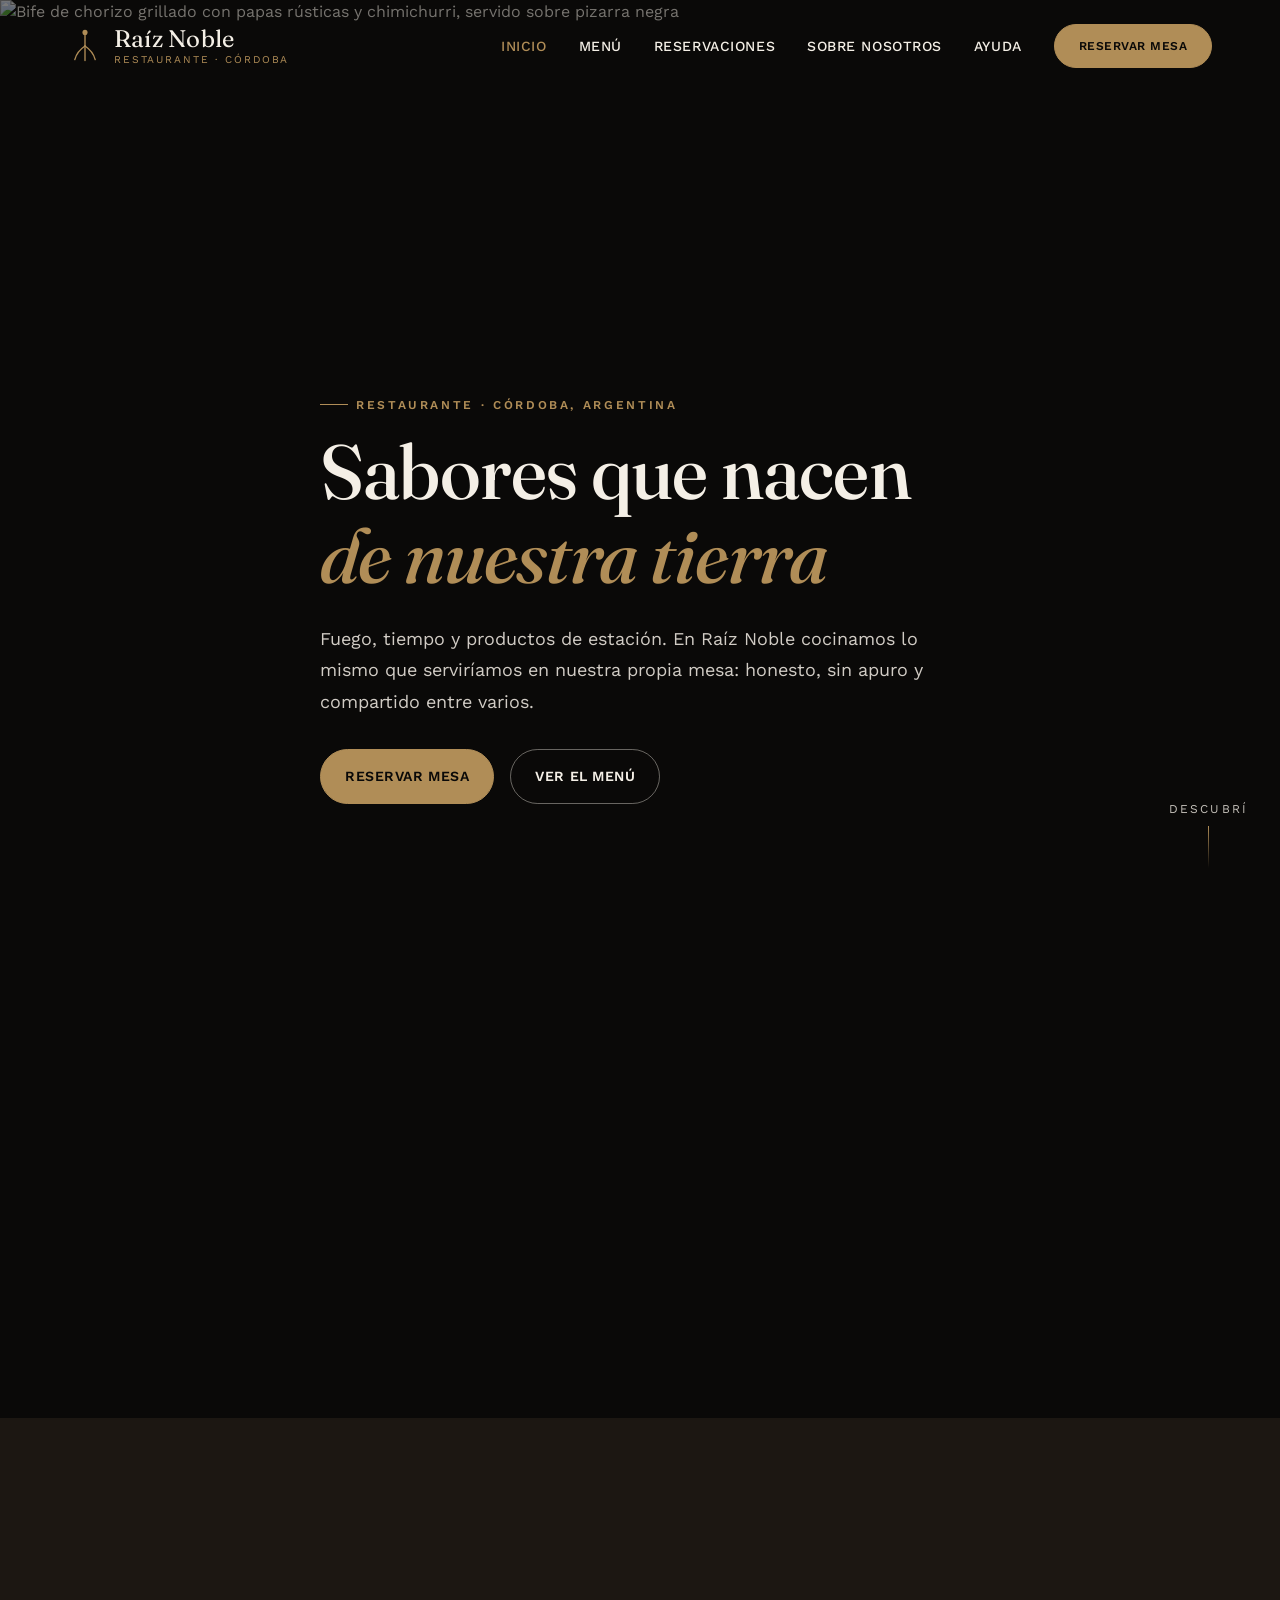
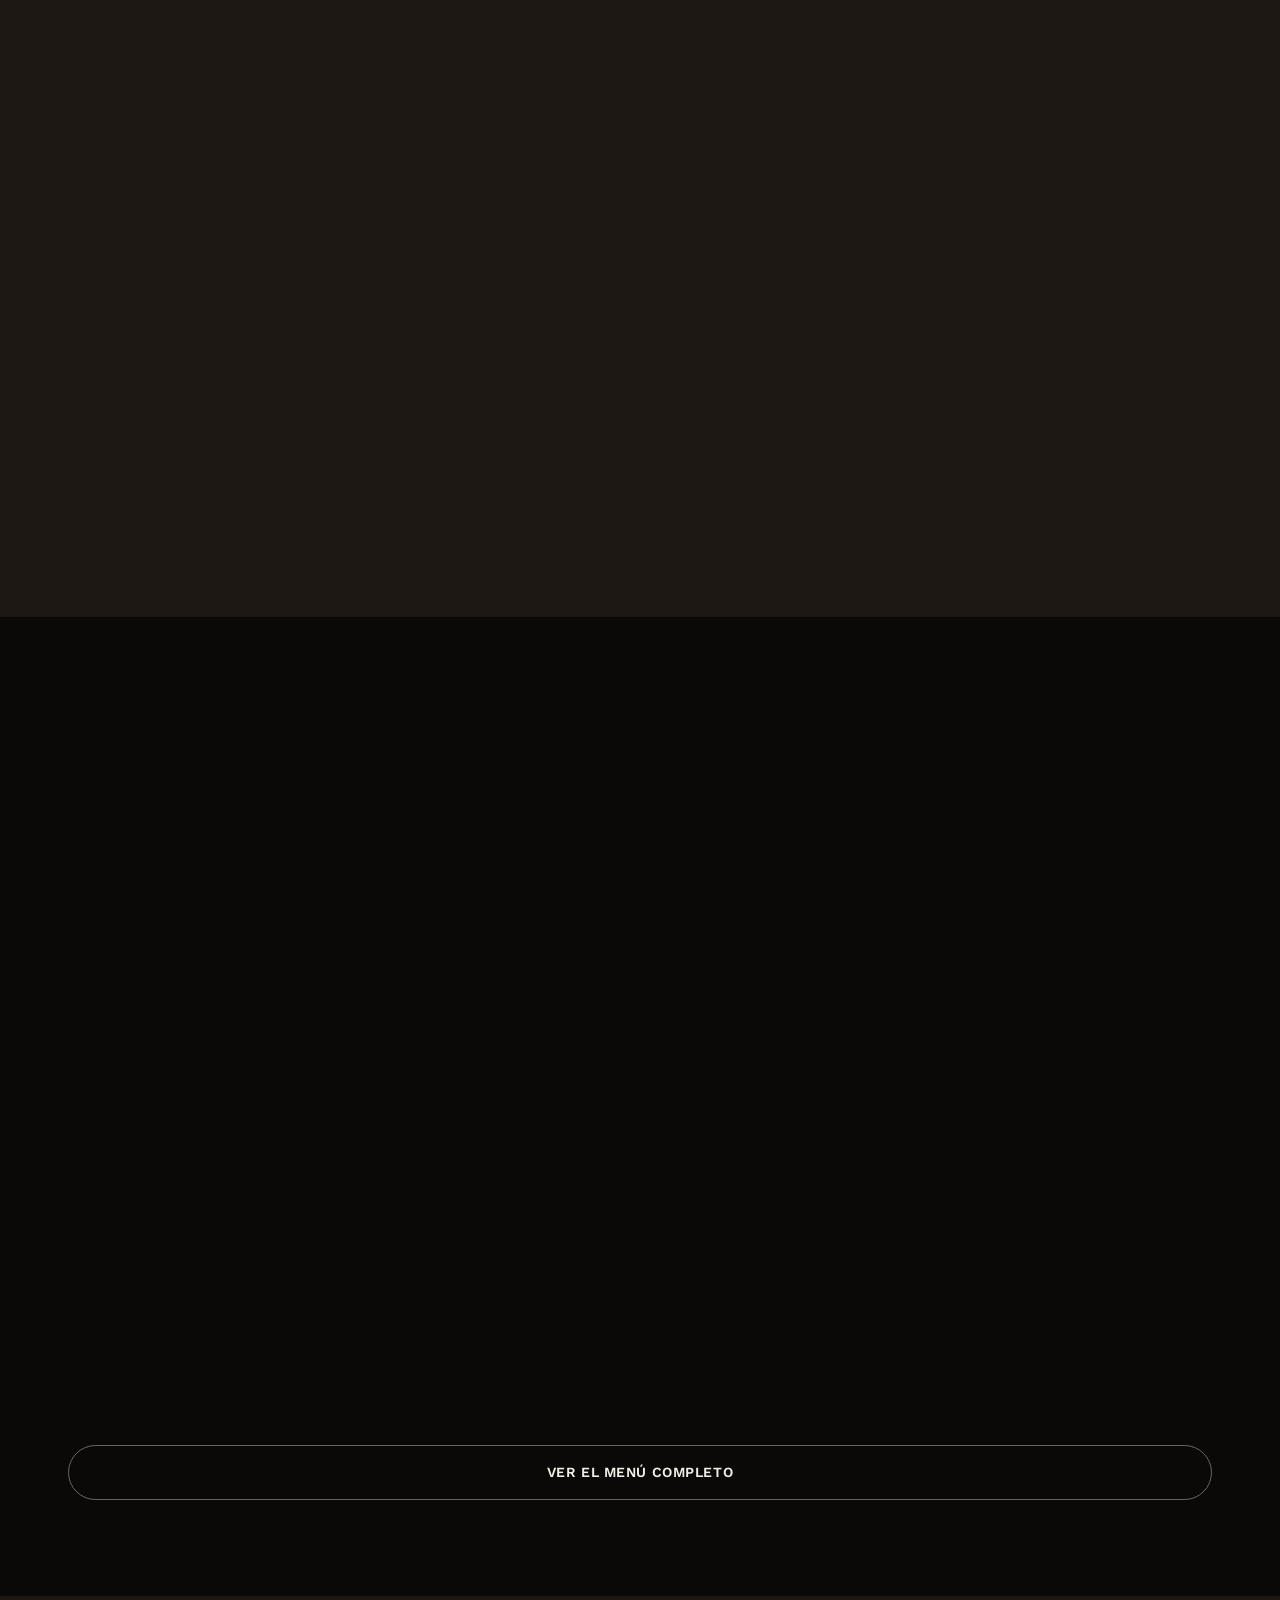
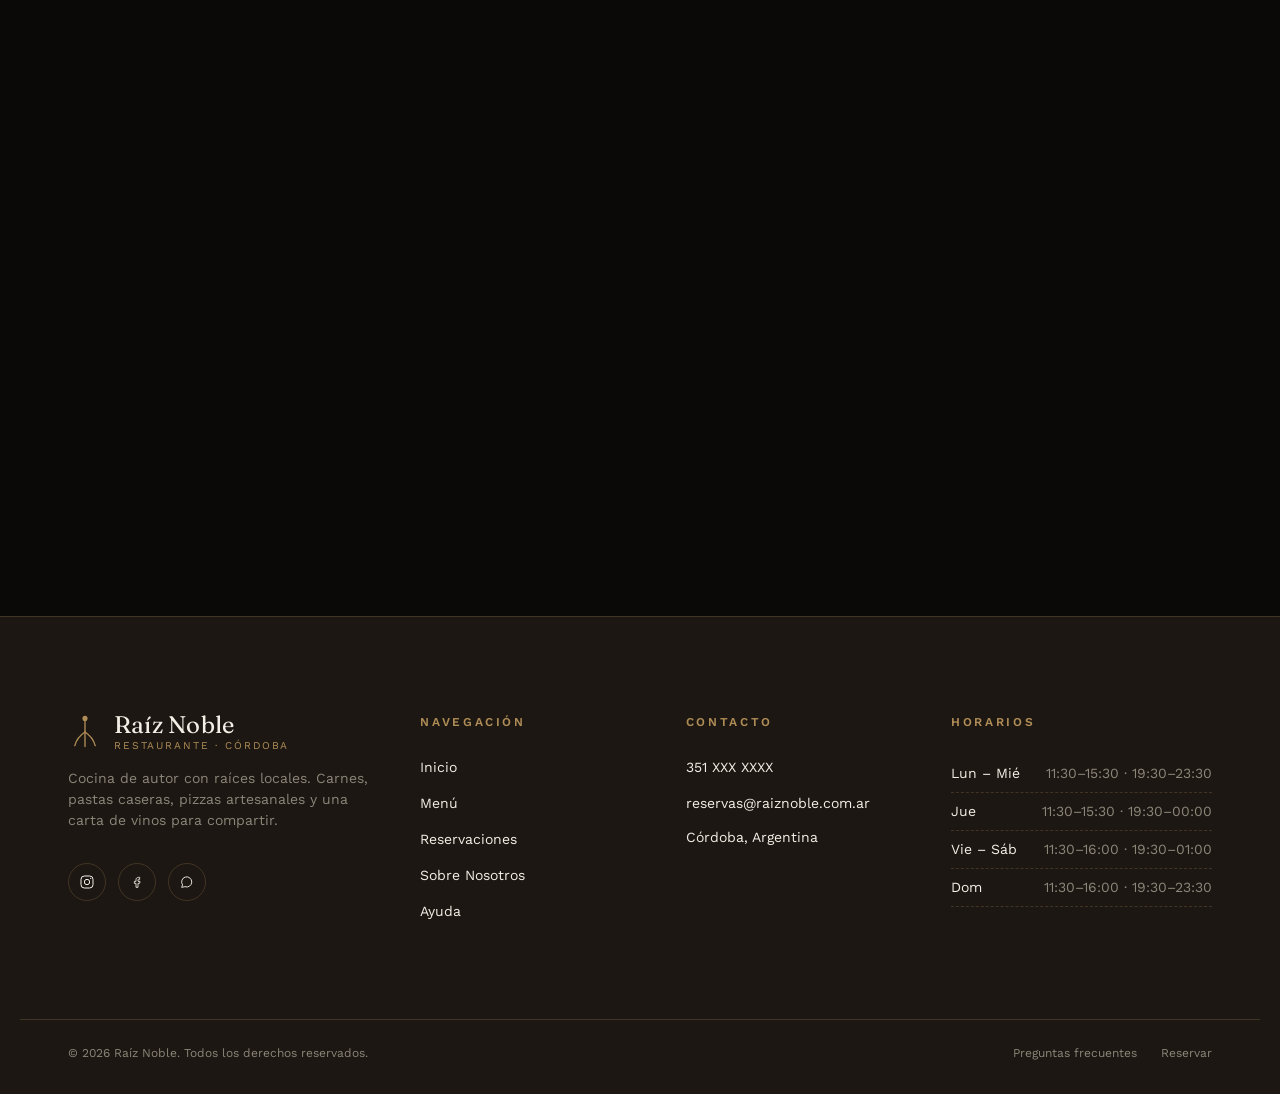
==== index.html @ f2efebd9 "Home: hero, filosofia, destacados, ambiente, especiales y CTA de reserva" ====
<!DOCTYPE html>
<html lang="es-AR">
<head>
  <meta charset="UTF-8">
  <meta name="viewport" content="width=device-width, initial-scale=1.0">
  <title>Raíz Noble — Cocina de autor en Córdoba | Reservá tu mesa</title>
  <meta name="description" content="Raíz Noble es un restaurante en Córdoba, Argentina, con cocina de autor: carnes a la parrilla, pastas caseras, pizzas artesanales y una carta de vinos pensada para compartir. Reservá tu mesa online.">
  <meta name="keywords" content="restaurante Córdoba, Raíz Noble, parrilla, cocina de autor, reservas restaurante, pastas caseras, pizza artesanal">
  <meta name="author" content="Raíz Noble">
  <meta name="robots" content="index, follow">
  <link rel="canonical" href="https://www.raiznoble.com.ar/">

  <!-- Open Graph -->
  <meta property="og:type" content="restaurant.restaurant">
  <meta property="og:site_name" content="Raíz Noble">
  <meta property="og:title" content="Raíz Noble — Sabores que nacen de nuestra tierra">
  <meta property="og:description" content="Cocina de autor, parrilla y ambiente cálido en el corazón de Córdoba. Reservá tu mesa en minutos.">
  <meta property="og:image" content="assets/img/hero-bife.webp">
  <meta property="og:locale" content="es_AR">
  <meta property="og:url" content="https://www.raiznoble.com.ar/">

  <!-- Twitter Card -->
  <meta name="twitter:card" content="summary_large_image">
  <meta name="twitter:title" content="Raíz Noble — Sabores que nacen de nuestra tierra">
  <meta name="twitter:description" content="Cocina de autor, parrilla y ambiente cálido en el corazón de Córdoba.">
  <meta name="twitter:image" content="assets/img/hero-bife.webp">

  <link rel="icon" type="image/svg+xml" href="data:image/svg+xml,%3Csvg xmlns='http://www.w3.org/2000/svg' viewBox='0 0 40 40'%3E%3Crect width='40' height='40' rx='8' fill='%230a0908'/%3E%3Cpath d='M20 8 L20 20' stroke='%23b08d57' stroke-width='2' stroke-linecap='round'/%3E%3Cpath d='M20 20 C14 24 11 28 9 34' stroke='%23b08d57' stroke-width='2' stroke-linecap='round' fill='none'/%3E%3Cpath d='M20 20 C26 24 29 28 31 34' stroke='%23b08d57' stroke-width='2' stroke-linecap='round' fill='none'/%3E%3C/svg%3E">

  <link rel="preconnect" href="https://fonts.googleapis.com">
  <link rel="preconnect" href="https://fonts.gstatic.com" crossorigin>
  <link href="https://fonts.googleapis.com/css2?family=Fraunces:ital,opsz,wght@0,9..144,400;0,9..144,500;0,9..144,600;1,9..144,500&family=Work+Sans:wght@400;500;600;700&display=swap" rel="stylesheet">

  <link rel="stylesheet" href="assets/css/main.css">
  <noscript><style>.reveal, .divisor-raiz { opacity: 1 !important; transform: none !important; } .reveal path, .divisor-raiz path { stroke-dashoffset: 0 !important; } .divisor-raiz circle { opacity: 1 !important; }</style></noscript>

  <script type="application/ld+json">
  {
    "@context": "https://schema.org",
    "@type": "Restaurant",
    "name": "Raíz Noble",
    "servesCuisine": ["Argentina", "Parrilla", "Italiana", "Cocina de autor"],
    "priceRange": "$$",
    "address": {
      "@type": "PostalAddress",
      "addressLocality": "Córdoba",
      "addressCountry": "AR"
    },
    "telephone": "+54-351-XXX-XXXX",
    "acceptsReservations": "True",
    "openingHoursSpecification": [
      { "@type": "OpeningHoursSpecification", "dayOfWeek": ["Monday","Tuesday","Wednesday"], "opens": "11:30", "closes": "23:30" },
      { "@type": "OpeningHoursSpecification", "dayOfWeek": "Thursday", "opens": "11:30", "closes": "00:00" },
      { "@type": "OpeningHoursSpecification", "dayOfWeek": "Friday", "opens": "11:30", "closes": "01:00" },
      { "@type": "OpeningHoursSpecification", "dayOfWeek": "Saturday", "opens": "11:30", "closes": "01:00" },
      { "@type": "OpeningHoursSpecification", "dayOfWeek": "Sunday", "opens": "11:30", "closes": "23:30" }
    ]
  }
  </script>
</head>
<body>
  <a class="sr-only" href="#contenido-principal">Saltar al contenido principal</a>

  <!-- ============ HEADER ============ -->
  <header class="header" data-header>
    <div class="header__inner">
      <a class="marca" href="index.html">
        <svg class="marca__icono" viewBox="0 0 40 40" fill="none" aria-hidden="true" focusable="false">
          <path d="M20 4 L20 20" stroke="currentColor" stroke-width="1.6" stroke-linecap="round"/>
          <path d="M20 20 C14 24 10 28 8 36" stroke="currentColor" stroke-width="1.6" stroke-linecap="round"/>
          <path d="M20 20 C26 24 30 28 32 36" stroke="currentColor" stroke-width="1.6" stroke-linecap="round"/>
          <path d="M20 20 C20 26 20 31 20 37" stroke="currentColor" stroke-width="1.6" stroke-linecap="round"/>
          <circle cx="20" cy="4" r="3" fill="currentColor"/>
        </svg>
        <span class="marca__texto">
          <span class="marca__nombre">Raíz Noble</span>
          <span class="marca__lema">Restaurante · Córdoba</span>
        </span>
      </a>

      <button class="nav-toggle" data-nav-toggle type="button" aria-expanded="false" aria-controls="nav-principal" aria-label="Abrir menú de navegación">
        <span class="nav-toggle__linea"></span>
      </button>

      <nav class="nav" id="nav-principal" data-nav aria-label="Navegación principal">
        <ul class="nav__lista">
          <li><a class="nav__link" href="index.html" aria-current="page">Inicio</a></li>
          <li><a class="nav__link" href="pages/menu.html">Menú</a></li>
          <li><a class="nav__link" href="pages/reservaciones.html">Reservaciones</a></li>
          <li><a class="nav__link" href="pages/sobre-nosotros.html">Sobre Nosotros</a></li>
          <li><a class="nav__link" href="pages/ayuda.html">Ayuda</a></li>
          <li class="nav__cta"><a class="boton boton--sm" href="pages/reservaciones.html">Reservar mesa</a></li>
        </ul>
      </nav>
    </div>
  </header>

  <main id="contenido-principal">
    <!-- ============ HERO ============ -->
    <section class="hero">
      <div class="hero__media">
        <img src="assets/img/hero-bife.webp" alt="Bife de chorizo grillado con papas rústicas y chimichurri, servido sobre pizarra negra" width="1200" height="1600" fetchpriority="high">
      </div>
      <div class="hero__degrade" aria-hidden="true"></div>
      <div class="hero__contenido">
        <p class="eyebrow">Restaurante · Córdoba, Argentina</p>
        <h1 class="hero__titulo">Sabores que nacen <em>de nuestra tierra</em></h1>
        <p class="lead" style="color: rgba(244,239,230,.85);">Fuego, tiempo y productos de estación. En Raíz Noble cocinamos lo mismo que serviríamos en nuestra propia mesa: honesto, sin apuro y compartido entre varios.</p>
        <div class="hero__acciones">
          <a class="boton" href="pages/reservaciones.html">Reservar mesa</a>
          <a class="boton boton--fantasma" href="pages/menu.html">Ver el menú</a>
        </div>
      </div>
      <div class="scroll-indicador indicador-scroll" aria-hidden="true">
        <span>Descubrí</span>
        <span class="scroll-indicador__linea"></span>
      </div>
    </section>

    <!-- ============ MANIFIESTO ============ -->
    <section class="seccion">
      <div class="manifiesto reveal">
        <p>No apuramos el fuego. Dejamos que cada corte, cada masa y cada salsa tomen el tiempo que necesitan — <span class="texto-acento">así se cocina en casa.</span></p>
      </div>
      <svg class="divisor-raiz contenedor" viewBox="0 0 1200 90" preserveAspectRatio="none" aria-hidden="true" focusable="false">
        <path d="M0,45 C150,45 200,20 350,30 C500,40 550,60 700,45 C850,30 900,50 1050,45 C1120,42 1160,45 1200,45"/>
        <path d="M350,30 C360,55 340,75 330,88"/>
        <path d="M700,45 C710,65 730,80 745,90"/>
        <path d="M1050,45 C1060,20 1080,10 1095,2"/>
        <circle cx="330" cy="88" r="3"/>
        <circle cx="745" cy="90" r="3"/>
        <circle cx="1095" cy="2" r="3"/>
      </svg>
    </section>

    <!-- ============ SOBRE NOSOTROS (preview) ============ -->
    <section class="seccion seccion--alterna">
      <div class="contenedor">
        <div class="bloque-historia">
          <div class="bloque-historia__imagen reveal">
            <img src="assets/img/chef-condimentando.webp" alt="Chef de Raíz Noble condimentando un plato con una mezcla de especias frente al comensal" width="736" height="1308" loading="lazy">
          </div>
          <div class="reveal reveal-retraso-2">
            <p class="eyebrow">Sobre nosotros</p>
            <h2>Una cocina que se piensa desde la raíz</h2>
            <p class="lead">Raíz Noble nació de la idea de volver a lo esencial: elegir bien el producto, respetar su cocción y servirlo sin vueltas. Nuestro equipo trabaja todos los días para que cada mesa se sienta como una invitación a comer bien, sin apuro.</p>
            <a class="enlace-flecha" href="pages/sobre-nosotros.html" style="margin-top: 1.5rem;">
              Conocé nuestra historia
              <svg viewBox="0 0 16 16" fill="none" aria-hidden="true"><path d="M1 8h13M9 3l5 5-5 5" stroke="currentColor" stroke-width="1.5" stroke-linecap="round" stroke-linejoin="round"/></svg>
            </a>
          </div>
        </div>
      </div>
    </section>

    <!-- ============ DESTACADOS DEL MENÚ ============ -->
    <section class="seccion">
      <div class="contenedor">
        <div class="encabezado-seccion encabezado-seccion--centrado reveal">
          <p class="eyebrow" style="justify-content: center;">Lo más pedido</p>
          <h2>Destacados de la carta</h2>
          <p class="lead" style="margin-inline: auto;">Una selección de los platos que mejor representan nuestra cocina — del horno a parrilla, de la masa madre a la pizza.</p>
        </div>

        <div class="grilla-platos">
          <article class="tarjeta-plato reveal reveal-retraso-1">
            <div class="tarjeta-plato__imagen">
              <img src="assets/img/pizza-queso.webp" alt="Pizza artesanal de cuatro quesos recién horneada, con hilos de queso derretido" width="736" height="1308" loading="lazy">
            </div>
            <div class="tarjeta-plato__cuerpo">
              <p class="tarjeta-plato__categoria">Pizzas artesanales</p>
              <h3 class="tarjeta-plato__nombre">Cuatro Quesos</h3>
              <p class="tarjeta-plato__precio">$18.500</p>
            </div>
          </article>

          <article class="tarjeta-plato reveal reveal-retraso-2">
            <div class="tarjeta-plato__imagen">
              <img src="assets/img/lasagna.webp" alt="Porción de lasagna casera con capas de carne, salsa bolognesa y queso gratinado" width="640" height="800" loading="lazy">
            </div>
            <div class="tarjeta-plato__cuerpo">
              <p class="tarjeta-plato__categoria">Pastas</p>
              <h3 class="tarjeta-plato__nombre">Lasagna de la Casa</h3>
              <p class="tarjeta-plato__precio">$19.500</p>
            </div>
          </article>

          <article class="tarjeta-plato reveal reveal-retraso-3">
            <div class="tarjeta-plato__imagen">
              <img src="assets/img/hero-bife.webp" alt="Bife de chorizo grillado con papas rústicas, servido con chimichurri" width="1200" height="1600" loading="lazy">
            </div>
            <div class="tarjeta-plato__cuerpo">
              <p class="tarjeta-plato__categoria">Carnes</p>
              <h3 class="tarjeta-plato__nombre">Bife de Chorizo</h3>
              <p class="tarjeta-plato__precio">$24.500</p>
            </div>
          </article>

          <article class="tarjeta-plato reveal reveal-retraso-4">
            <div class="tarjeta-plato__imagen">
              <img src="assets/img/torta-chocolate.webp" alt="Porción de torta de chocolate de cuatro capas con frambuesas frescas" width="736" height="1308" loading="lazy">
            </div>
            <div class="tarjeta-plato__cuerpo">
              <p class="tarjeta-plato__categoria">Postres</p>
              <h3 class="tarjeta-plato__nombre">Copa Raíz Noble</h3>
              <p class="tarjeta-plato__precio">$9.500</p>
            </div>
          </article>
        </div>

        <div style="text-align: center; margin-top: 3rem;">
          <a class="boton boton--fantasma" href="pages/menu.html">Ver el menú completo</a>
        </div>
      </div>
    </section>

    <!-- ============ AMBIENTE ============ -->
    <section class="seccion seccion--alterna">
      <div class="contenedor">
        <div class="encabezado-seccion reveal">
          <p class="eyebrow">El lugar</p>
          <h2>Un ambiente para quedarse</h2>
          <p class="lead">Velas, terciopelo y madera cálida: pensamos cada rincón para que una cena se estire naturalmente hasta la sobremesa.</p>
        </div>

        <div class="galeria reveal">
          <figure class="galeria__item galeria__item--grande">
            <img src="assets/img/salon-restaurante.webp" alt="Salón principal de Raíz Noble con lámparas de araña, sillones de terciopelo y velas encendidas" loading="lazy">
            <figcaption>Salón principal</figcaption>
          </figure>
          <figure class="galeria__item galeria__item--chico">
            <img src="assets/img/estofado-vino.webp" alt="Estofado de carne con vegetales, pan artesanal y copa de vino tinto" loading="lazy">
            <figcaption>Cocina de estación</figcaption>
          </figure>
          <figure class="galeria__item galeria__item--chico">
            <img src="assets/img/vino-malbec.webp" alt="Copas de vino tinto Malbec junto a una tabla de quesos y uvas" loading="lazy">
            <figcaption>Carta de vinos</figcaption>
          </figure>
        </div>
      </div>
    </section>

    <!-- ============ ESPECIALES DE LA CASA ============ -->
    <section class="seccion">
      <div class="contenedor">
        <div class="encabezado-seccion reveal">
          <p class="eyebrow">Para compartir</p>
          <h2>Especiales de la casa</h2>
        </div>

        <div class="grilla-especiales reveal">
          <article class="tarjeta-especial">
            <h3 class="tarjeta-especial__nombre">Parrillada Raíz Noble</h3>
            <p class="texto-atenuado">Selección de carnes a la parrilla para compartir, papas rústicas, ensalada y chimichurri.</p>
            <span class="tarjeta-especial__precio">$52.000</span>
          </article>
          <article class="tarjeta-especial">
            <h3 class="tarjeta-especial__nombre">Noche Raíz</h3>
            <p class="texto-atenuado">Entrada, plato principal, postre y bebida — pensado para una cena completa sin decisiones de más.</p>
            <span class="tarjeta-especial__precio">$39.000 por persona</span>
          </article>
        </div>
      </div>
    </section>

    <!-- ============ BANNER RESERVA ============ -->
    <section class="seccion">
      <div class="contenedor">
        <div class="banner-reserva reveal">
          <div class="banner-reserva__media">
            <img src="assets/img/vino-malbec.webp" alt="Mesa servida con copas de vino tinto, quesos y velas encendidas" loading="lazy">
          </div>
          <div class="banner-reserva__degrade" aria-hidden="true"></div>
          <div class="banner-reserva__contenido">
            <p class="eyebrow">Reservá tu lugar</p>
            <h2>Guardamos tu mesa para esta noche</h2>
            <p class="lead" style="color: rgba(244,239,230,.85); margin-bottom: 2rem;">Contanos cuántos son y a qué hora, y nosotros nos encargamos del resto. Respondemos todas las consultas dentro de nuestro horario de atención.</p>
            <a class="boton" href="pages/reservaciones.html">Reservar mesa</a>
          </div>
        </div>
      </div>
    </section>
  </main>

  <!-- ============ FOOTER ============ -->
  <footer class="footer">
    <div class="footer__grid">
      <div class="footer__marca">
        <a class="marca" href="index.html">
          <svg class="marca__icono" viewBox="0 0 40 40" fill="none" aria-hidden="true" focusable="false">
            <path d="M20 4 L20 20" stroke="currentColor" stroke-width="1.6" stroke-linecap="round"/>
            <path d="M20 20 C14 24 10 28 8 36" stroke="currentColor" stroke-width="1.6" stroke-linecap="round"/>
            <path d="M20 20 C26 24 30 28 32 36" stroke="currentColor" stroke-width="1.6" stroke-linecap="round"/>
            <path d="M20 20 C20 26 20 31 20 37" stroke="currentColor" stroke-width="1.6" stroke-linecap="round"/>
            <circle cx="20" cy="4" r="3" fill="currentColor"/>
          </svg>
          <span class="marca__texto">
            <span class="marca__nombre">Raíz Noble</span>
            <span class="marca__lema">Restaurante · Córdoba</span>
          </span>
        </a>
        <p class="footer__descripcion">Cocina de autor con raíces locales. Carnes, pastas caseras, pizzas artesanales y una carta de vinos para compartir.</p>
        <div class="footer__social">
          <a class="footer__social-link" href="https://instagram.com" target="_blank" rel="noopener" aria-label="Raíz Noble en Instagram">
            <svg viewBox="0 0 24 24" fill="none" aria-hidden="true"><rect x="3" y="3" width="18" height="18" rx="5" stroke="currentColor" stroke-width="1.5"/><circle cx="12" cy="12" r="4" stroke="currentColor" stroke-width="1.5"/><circle cx="17.5" cy="6.5" r="1" fill="currentColor"/></svg>
          </a>
          <a class="footer__social-link" href="https://facebook.com" target="_blank" rel="noopener" aria-label="Raíz Noble en Facebook">
            <svg viewBox="0 0 24 24" fill="none" aria-hidden="true"><path d="M14 8h2V5h-2c-2 0-3.5 1.4-3.5 3.5V11H8v3h2.5v6h3v-6H16l.5-3h-3V8.7c0-.4.3-.7.5-.7Z" stroke="currentColor" stroke-width="1.3" stroke-linejoin="round"/></svg>
          </a>
          <a class="footer__social-link" href="https://wa.me/54351XXXXXXX" target="_blank" rel="noopener" aria-label="Escribinos por WhatsApp">
            <svg viewBox="0 0 24 24" fill="none" aria-hidden="true"><path d="M4 20l1.3-3.8A7.6 7.6 0 1 1 8.9 19L4 20Z" stroke="currentColor" stroke-width="1.4" stroke-linejoin="round"/></svg>
          </a>
        </div>
      </div>

      <nav aria-label="Enlaces del sitio">
        <p class="footer__titulo">Navegación</p>
        <ul class="footer__lista">
          <li><a class="footer__link" href="index.html">Inicio</a></li>
          <li><a class="footer__link" href="pages/menu.html">Menú</a></li>
          <li><a class="footer__link" href="pages/reservaciones.html">Reservaciones</a></li>
          <li><a class="footer__link" href="pages/sobre-nosotros.html">Sobre Nosotros</a></li>
          <li><a class="footer__link" href="pages/ayuda.html">Ayuda</a></li>
        </ul>
      </nav>

      <div>
        <p class="footer__titulo">Contacto</p>
        <ul class="footer__lista">
          <li><a class="footer__link" href="tel:+54351XXXXXXX">351 XXX XXXX</a></li>
          <li><a class="footer__link" href="mailto:reservas@raiznoble.com.ar">reservas@raiznoble.com.ar</a></li>
          <li class="footer__link" style="cursor: default;">Córdoba, Argentina</li>
        </ul>
      </div>

      <div>
        <p class="footer__titulo">Horarios</p>
        <div class="horario-lista">
          <div class="horario-lista__fila"><span class="horario-lista__dia">Lun – Mié</span><span class="horario-lista__hora">11:30–15:30 · 19:30–23:30</span></div>
          <div class="horario-lista__fila"><span class="horario-lista__dia">Jue</span><span class="horario-lista__hora">11:30–15:30 · 19:30–00:00</span></div>
          <div class="horario-lista__fila"><span class="horario-lista__dia">Vie – Sáb</span><span class="horario-lista__hora">11:30–16:00 · 19:30–01:00</span></div>
          <div class="horario-lista__fila"><span class="horario-lista__dia">Dom</span><span class="horario-lista__hora">11:30–16:00 · 19:30–23:30</span></div>
        </div>
      </div>
    </div>

    <div class="footer__base">
      <p>&copy; <span data-anio>2026</span> Raíz Noble. Todos los derechos reservados.</p>
      <div class="footer__base-links">
        <a href="pages/ayuda.html">Preguntas frecuentes</a>
        <a href="pages/reservaciones.html">Reservar</a>
      </div>
    </div>
  </footer>

  <script src="assets/js/main.js" defer></script>
</body>
</html>
---- assets/css/main.css ----
/* ============================================================
   Raíz Noble — CSS compilado desde /assets/scss (main.scss)
   No editar directamente: modificar los partials .scss y recompilar
   con: sass assets/scss/main.scss assets/css/main.css --style=compressed
   ============================================================ */

/* ---------- RESET ---------- */
*, *::before, *::after { box-sizing: border-box; margin: 0; padding: 0; }
html { scroll-behavior: smooth; -webkit-text-size-adjust: 100%; }
@media (prefers-reduced-motion: reduce) {
  html { scroll-behavior: auto; }
  *, *::before, *::after {
    animation-duration: .01ms !important;
    animation-iteration-count: 1 !important;
    transition-duration: .01ms !important;
    scroll-behavior: auto !important;
  }
}
body {
  min-height: 100vh;
  font-family: 'Work Sans', -apple-system, BlinkMacSystemFont, 'Segoe UI', sans-serif;
  background-color: #0a0908;
  color: #f4efe6;
  line-height: 1.5;
  -webkit-font-smoothing: antialiased;
}
img, picture, svg { max-width: 100%; display: block; }
a { color: inherit; }
ul, ol { list-style: none; }
button, input, select, textarea { font: inherit; color: inherit; }
button { cursor: pointer; }
table { border-collapse: collapse; }
:target { scroll-margin-top: 6rem; }

/* ---------- TIPOGRAFÍA ---------- */
h1, h2, h3, h4 {
  font-family: 'Fraunces', Georgia, 'Times New Roman', serif;
  font-weight: 600;
  line-height: 1.1;
  letter-spacing: -.01em;
  color: #f4efe6;
}
h1 { font-size: clamp(3.75rem, 6vw, 5rem); font-weight: 500; }
h2 { font-size: clamp(2.75rem, 4.5vw, 3.75rem); }
h3 { font-size: clamp(1.5rem, 2.5vw, 2rem); }
h4 { font-size: 1.125rem; font-weight: 600; }
p { max-width: 62ch; }
.texto-italica { font-style: italic; }
.texto-acento { color: #b08d57; }
.texto-atenuado { color: #8c8579; }
.eyebrow {
  font-family: 'Work Sans', sans-serif;
  font-size: .75rem;
  font-weight: 600;
  letter-spacing: .22em;
  text-transform: uppercase;
  color: #b08d57;
  display: inline-flex;
  align-items: center;
  gap: .5rem;
  margin-bottom: 1rem;
}
.eyebrow::before { content: ''; width: 28px; height: 1px; background: currentColor; }
.lead { font-size: 1.125rem; color: #8c8579; max-width: 56ch; line-height: 1.75; }
.sr-only, .visually-hidden {
  position: absolute; width: 1px; height: 1px; padding: 0; margin: -1px;
  overflow: hidden; clip: rect(0,0,0,0); white-space: nowrap; border: 0;
}

/* ---------- UTILIDADES ---------- */
.contenedor { width: 100%; max-width: 1240px; margin-inline: auto; padding-inline: 1.5rem; }
.contenedor--angosto { width: 100%; max-width: 760px; margin-inline: auto; padding-inline: 1.5rem; }
@media (min-width: 1024px) {
  .contenedor, .contenedor--angosto { padding-inline: 3rem; }
}
.seccion { padding-block: 6rem; }
@media (max-width: 767px) { .seccion { padding-block: 3rem; } }
.seccion--clara { background: #f4efe6; color: #0a0908; }
.seccion--clara h1, .seccion--clara h2, .seccion--clara h3, .seccion--clara h4 { color: #0a0908; }
.seccion--clara .texto-atenuado { color: #55504a; }
.seccion--alterna { background: #1c1712; }
.encabezado-seccion { max-width: 42rem; margin-bottom: 4rem; }
.encabezado-seccion--centrado { margin-inline: auto; text-align: center; }
.reveal {
  opacity: 0; transform: translateY(28px);
  transition: opacity 1s cubic-bezier(.16,1,.3,1), transform 1s cubic-bezier(.16,1,.3,1);
}
.reveal.is-visible { opacity: 1; transform: translateY(0); }
@media (prefers-reduced-motion: reduce) { .reveal { opacity: 1; transform: none; transition: none; } }
.reveal-retraso-1 { transition-delay: .1s; }
.reveal-retraso-2 { transition-delay: .2s; }
.reveal-retraso-3 { transition-delay: .3s; }
.reveal-retraso-4 { transition-delay: .4s; }
.reveal-retraso-5 { transition-delay: .5s; }
.reveal-retraso-6 { transition-delay: .6s; }

/* ---------- ANIMACIONES / FIRMA VISUAL ---------- */
.divisor-raiz { display: block; width: 100%; height: auto; margin-block: 3rem; color: #b08d57; }
.divisor-raiz path {
  fill: none; stroke: currentColor; stroke-width: 1.4; stroke-linecap: round;
  stroke-dasharray: 1400; stroke-dashoffset: 1400;
  transition: stroke-dashoffset 2.2s cubic-bezier(.16,1,.3,1);
}
.divisor-raiz circle { opacity: 0; transition: opacity .6s ease 1.6s; fill: #b08d57; }
.divisor-raiz.is-visible path { stroke-dashoffset: 0; }
.divisor-raiz.is-visible circle { opacity: 1; }
@media (prefers-reduced-motion: reduce) {
  .divisor-raiz path { stroke-dashoffset: 0; transition: none; }
  .divisor-raiz circle { opacity: 1; transition: none; }
}
@keyframes brasa { 0%, 100% { opacity: .55; } 50% { opacity: 1; } }
.punto-brasa { animation: brasa 2.4s ease-in-out infinite; }
@keyframes flotar { 0%, 100% { transform: translateY(0); } 50% { transform: translateY(10px); } }
.indicador-scroll { animation: flotar 2.6s ease-in-out infinite; }
@keyframes deriva {
  0% { transform: translate(0,0) scale(1); }
  50% { transform: translate(-2%,-3%) scale(1.04); }
  100% { transform: translate(0,0) scale(1); }
}
.fondo-deriva { animation: deriva 18s ease-in-out infinite; }
@media (prefers-reduced-motion: reduce) {
  .indicador-scroll, .fondo-deriva { animation: none; }
}

/* ---------- HEADER / NAV ---------- */
.header {
  position: fixed; inset-inline: 0; top: 0; z-index: 100; padding-block: 1.5rem;
  transition: background-color .4s cubic-bezier(.4,0,.2,1), padding .4s cubic-bezier(.4,0,.2,1), box-shadow .4s cubic-bezier(.4,0,.2,1);
}
.header__inner {
  width: 100%; max-width: 1240px; margin-inline: auto; padding-inline: 1.5rem;
  display: flex; justify-content: space-between; align-items: center; gap: 1.5rem;
}
@media (min-width: 1024px) { .header__inner { padding-inline: 3rem; } }
.header.is-scrolled {
  background: rgba(10,9,8,.92); backdrop-filter: blur(10px); padding-block: .75rem;
  box-shadow: 0 8px 24px rgba(0,0,0,.35); border-bottom: 1px solid rgba(176,141,87,.25);
}
/* El backdrop-filter crea un "containing block" para hijos position:fixed
   (el nav mobile), rompiendo el overlay de pantalla completa del menú.
   Se desactiva solo en mobile/tablet, donde .nav usa position:fixed. */
@media (max-width: 1023px) {
  .header.is-scrolled { backdrop-filter: none; }
}
.marca { display: flex; align-items: center; gap: .75rem; text-decoration: none; color: #f4efe6; }
.marca__icono { width: 34px; height: 34px; color: #b08d57; flex-shrink: 0; }
.marca__texto { display: flex; flex-direction: column; line-height: 1; }
.marca__nombre { font-family: 'Fraunces', serif; font-size: 1.5rem; letter-spacing: .01em; }
.marca__lema { font-size: .65rem; letter-spacing: .18em; text-transform: uppercase; color: #b08d57; margin-top: .25rem; }
@media (min-width: 1024px) {
  .nav { display: flex; justify-content: flex-end; align-items: center; gap: 3rem; }
}
@media (max-width: 1023px) {
  .nav {
    position: fixed; inset: 0; top: 0; background: #0a0908; padding: 6.5rem 2rem 2rem;
    transform: translateX(100%); transition: transform .4s cubic-bezier(.4,0,.2,1); overflow-y: auto;
  }
  .nav.is-abierto { transform: translateX(0); }
}
.nav__lista { display: flex; align-items: center; gap: 2rem; }
@media (max-width: 1023px) {
  .nav__lista { flex-direction: column; align-items: flex-start; gap: 1.5rem; }
}
.nav__link {
  font-size: .875rem; letter-spacing: .04em; text-transform: uppercase; font-weight: 500;
  text-decoration: none; color: #f4efe6; position: relative;
}
.nav__link::after {
  content: ''; position: absolute; left: 0; bottom: -.2em; width: 100%; height: 1px;
  background: #b08d57; transform: scaleX(0); transform-origin: right; transition: transform .4s cubic-bezier(.4,0,.2,1);
}
.nav__link:hover::after, .nav__link:focus-visible::after { transform: scaleX(1); transform-origin: left; }
@media (max-width: 1023px) {
  .nav__link { font-family: 'Fraunces', serif; font-size: 2rem; text-transform: none; letter-spacing: 0; }
}
.nav__link[aria-current='page'] { color: #b08d57; }
@media (max-width: 1023px) { .nav__cta { margin-top: 2rem; } }
.nav-toggle {
  border: 1px solid rgba(176,141,87,.25); background: none; cursor: pointer; padding: 0;
  display: none; position: relative; z-index: 300; width: 42px; height: 42px; border-radius: 50%;
}
@media (max-width: 1023px) { .nav-toggle { display: flex; align-items: center; justify-content: center; } }
.nav-toggle__linea, .nav-toggle__linea::before, .nav-toggle__linea::after {
  width: 18px; height: 1.5px; background: #f4efe6; transition: transform .2s ease, opacity .2s ease;
}
.nav-toggle__linea { position: relative; }
.nav-toggle__linea::before, .nav-toggle__linea::after { content: ''; position: absolute; left: 0; }
.nav-toggle__linea::before { top: -6px; }
.nav-toggle__linea::after { top: 6px; }
.nav-toggle[aria-expanded='true'] .nav-toggle__linea { background: transparent; }
.nav-toggle[aria-expanded='true'] .nav-toggle__linea::before { top: 0; transform: rotate(45deg); }
.nav-toggle[aria-expanded='true'] .nav-toggle__linea::after { top: 0; transform: rotate(-45deg); }
:is(.header__inner a, .nav__link, .nav-toggle):focus-visible { outline: 2px solid #b08d57; outline-offset: 3px; border-radius: 2px; }

/* ---------- BOTONES ---------- */
.boton, .boton--fantasma, .boton--vino, .boton--oscuro {
  display: flex; justify-content: center; align-items: center; gap: .75rem;
  font-family: 'Work Sans', sans-serif; font-size: .875rem; font-weight: 600;
  letter-spacing: .04em; text-transform: uppercase; text-decoration: none;
  padding: 1rem 1.5rem; border-radius: 999px; border: 1px solid transparent;
  transition: transform .2s ease, background-color .4s cubic-bezier(.4,0,.2,1), color .4s cubic-bezier(.4,0,.2,1), border-color .4s cubic-bezier(.4,0,.2,1);
  white-space: nowrap;
}
.boton:hover, .boton--fantasma:hover, .boton--vino:hover, .boton--oscuro:hover { transform: translateY(-2px); }
.boton { background: #b08d57; color: #0a0908; border-color: #b08d57; }
.boton:hover, .boton:focus-visible { background: #cba86e; border-color: #cba86e; }
.boton--fantasma { background: transparent; color: #f4efe6; border-color: rgba(244,239,230,.4); }
.boton--fantasma:hover, .boton--fantasma:focus-visible { border-color: #b08d57; color: #b08d57; }
.boton--vino { background: #6e1423; color: #f4efe6; border-color: #6e1423; }
.boton--vino:hover, .boton--vino:focus-visible { background: #8a1c2d; border-color: #8a1c2d; }
.boton--oscuro { background: #0a0908; color: #f4efe6; border-color: #0a0908; }
.boton--oscuro:hover, .boton--oscuro:focus-visible { background: #1c1712; }
.boton--ancho { width: 100%; }
.boton--sm { padding: .75rem 1.5rem; font-size: .75rem; }
.enlace-flecha {
  display: flex; align-items: center; gap: .5rem; font-size: .875rem; font-weight: 600;
  text-decoration: none; color: #b08d57; letter-spacing: .03em;
}
.enlace-flecha svg { width: 16px; height: 16px; transition: transform .2s ease; }
.enlace-flecha:hover svg, .enlace-flecha:focus-visible svg { transform: translateX(4px); }
:is(.boton, .boton--fantasma, .boton--vino, .boton--oscuro, .enlace-flecha):focus-visible {
  outline: 2px solid #b08d57; outline-offset: 3px; border-radius: 2px;
}

/* ---------- HERO ---------- */
.hero {
  position: relative; min-height: 100svh; display: flex; align-items: flex-end;
  color: #f4efe6; overflow: hidden;
}
.hero__media { position: absolute; inset: 0; z-index: -2; }
.hero__media img { width: 100%; height: 100%; object-fit: cover; }
.hero__degrade {
  position: absolute; inset: 0; z-index: -1;
  background: linear-gradient(180deg, rgba(10,9,8,.55) 0%, rgba(10,9,8,.35) 35%, rgba(10,9,8,.85) 88%, #0a0908 100%);
}
.hero__contenido { width: 100%; max-width: 1240px; margin-inline: auto; padding-inline: 1.5rem; padding-bottom: 6rem; max-width: 46rem; }
@media (min-width: 1024px) { .hero__contenido { padding-inline: 3rem; } }
@media (max-width: 767px) { .hero__contenido { padding-bottom: 4rem; } }
.hero__titulo { margin-bottom: 1.5rem; }
.hero__titulo em { color: #b08d57; font-style: italic; }
.hero__acciones { display: flex; align-items: center; gap: 1rem; margin-top: 2rem; flex-wrap: wrap; }
.scroll-indicador {
  position: absolute; bottom: 2rem; right: 2rem; display: flex; flex-direction: column;
  justify-content: center; align-items: center; gap: .5rem; color: rgba(244,239,230,.8);
  font-size: .75rem; letter-spacing: .18em; text-transform: uppercase;
}
.scroll-indicador__linea { width: 1px; height: 42px; background: linear-gradient(180deg, #b08d57, transparent); }
@media (max-width: 767px) { .scroll-indicador { display: none; } }
.pagina-hero {
  position: relative; min-height: 52vh; display: flex; align-items: flex-end; color: #f4efe6; overflow: hidden;
}
.pagina-hero__media { position: absolute; inset: 0; z-index: -2; }
.pagina-hero__media img { width: 100%; height: 100%; object-fit: cover; }
.pagina-hero__degrade {
  position: absolute; inset: 0; z-index: -1;
  background: linear-gradient(180deg, rgba(10,9,8,.5) 0%, rgba(10,9,8,.55) 40%, #0a0908 100%);
}
.pagina-hero__contenido { width: 100%; max-width: 1240px; margin-inline: auto; padding-inline: 1.5rem; padding-bottom: 4rem; }
@media (min-width: 1024px) { .pagina-hero__contenido { padding-inline: 3rem; } }
.pagina-hero__migas {
  display: flex; align-items: center; gap: .5rem; font-size: .75rem; letter-spacing: .08em;
  text-transform: uppercase; color: rgba(244,239,230,.7); margin-bottom: 1rem;
}
.pagina-hero__migas a { text-decoration: none; color: inherit; }
.pagina-hero__migas a:hover { color: #b08d57; }

/* ---------- TARJETAS ---------- */
.grilla-platos { display: grid; grid-template-columns: 1fr; gap: 2rem; }
@media (min-width: 480px) { .grilla-platos { grid-template-columns: repeat(2,1fr); } }
@media (min-width: 1280px) { .grilla-platos { grid-template-columns: repeat(4,1fr); gap: 1.5rem; } }
.tarjeta-plato {
  position: relative; border-radius: 4px; overflow: hidden; background: #1c1712;
  transition: transform .4s cubic-bezier(.4,0,.2,1), box-shadow .4s cubic-bezier(.4,0,.2,1);
}
.tarjeta-plato__imagen { aspect-ratio: 4/5; overflow: hidden; }
.tarjeta-plato__imagen img { width: 100%; height: 100%; object-fit: cover; display: block; transition: transform 1.2s cubic-bezier(.16,1,.3,1); }
.tarjeta-plato:hover .tarjeta-plato__imagen img, .tarjeta-plato:focus-within .tarjeta-plato__imagen img { transform: scale(1.08); }
.tarjeta-plato:hover, .tarjeta-plato:focus-within { transform: translateY(-6px); box-shadow: 0 10px 30px rgba(0,0,0,.35); }
.tarjeta-plato__cuerpo { padding: 1.5rem; }
.tarjeta-plato__categoria { font-family: 'Work Sans', sans-serif; font-size: .65rem; font-weight: 600; letter-spacing: .22em; text-transform: uppercase; color: #b08d57; }
.tarjeta-plato__nombre { font-family: 'Fraunces', serif; font-size: 1.125rem; margin-block: .5rem .25rem; }
.tarjeta-plato__precio { color: #b08d57; font-weight: 600; font-size: .875rem; }

.grilla-valores { display: grid; grid-template-columns: 1fr; gap: 2rem; }
@media (min-width: 768px) { .grilla-valores { grid-template-columns: repeat(3,1fr); } }
.tarjeta-valor {
  padding: 2rem; border: 1px solid rgba(176,141,87,.25); border-radius: 4px;
  transition: border-color .4s cubic-bezier(.4,0,.2,1), background-color .4s cubic-bezier(.4,0,.2,1);
}
.tarjeta-valor:hover { border-color: #b08d57; background: rgba(176,141,87,.04); }
.tarjeta-valor__numero { font-family: 'Work Sans', sans-serif; font-size: .75rem; font-weight: 600; letter-spacing: .22em; text-transform: uppercase; color: #8c8579; }
.tarjeta-valor__icono { width: 40px; height: 40px; color: #b08d57; margin-bottom: 1rem; }
.tarjeta-valor__titulo { margin-bottom: .75rem; }

.galeria { display: grid; grid-template-columns: repeat(2,1fr); gap: 1rem; }
@media (min-width: 768px) { .galeria { grid-template-columns: repeat(6,1fr); grid-auto-rows: 14vw; } }
.galeria__item { position: relative; border-radius: 4px; overflow: hidden; }
.galeria__item img { width: 100%; height: 100%; object-fit: cover; transition: transform 1s cubic-bezier(.16,1,.3,1); }
.galeria__item:hover img { transform: scale(1.06); }
@media (min-width: 768px) {
  .galeria__item--grande { grid-column: span 4; grid-row: span 2; }
  .galeria__item--chico { grid-column: span 2; }
}
.galeria__item figcaption {
  position: absolute; left: 1rem; bottom: 1rem; font-size: .75rem; letter-spacing: .06em;
  text-transform: uppercase; color: #f4efe6; background: rgba(10,9,8,.55); padding: .5rem .75rem; border-radius: 2px;
}

.grilla-especiales { display: grid; grid-template-columns: 1fr; gap: 1.5rem; }
@media (min-width: 768px) { .grilla-especiales { grid-template-columns: repeat(2,1fr); } }
.tarjeta-especial {
  padding: 2rem; border-radius: 4px; background: linear-gradient(160deg, rgba(110,20,35,.28), rgba(10,9,8,0));
  border: 1px solid rgba(176,141,87,.3);
}
.tarjeta-especial__nombre { margin-bottom: .75rem; }
.tarjeta-especial__precio { display: inline-block; margin-top: 1rem; color: #b08d57; font-weight: 600; }

.tarjeta-info { display: flex; align-items: flex-start; gap: 1rem; padding: 1.5rem; border: 1px solid rgba(176,141,87,.25); border-radius: 4px; }
.tarjeta-info__icono { width: 24px; height: 24px; color: #b08d57; flex-shrink: 0; margin-top: .25rem; }
.tarjeta-info__titulo { font-size: .875rem; text-transform: uppercase; letter-spacing: .05em; color: #8c8579; margin-bottom: .25rem; }
.tarjeta-info__valor { font-family: 'Fraunces', serif; font-size: 1.125rem; }
.tarjeta-info__valor a { text-decoration: none; color: inherit; }
.tarjeta-info__valor a:hover { color: #b08d57; }

/* ---------- FOOTER ---------- */
.footer { background: #1c1712; border-top: 1px solid rgba(176,141,87,.25); padding-block: 6rem 2rem; }
.footer__grid {
  width: 100%; max-width: 1240px; margin-inline: auto; padding-inline: 1.5rem;
  display: grid; grid-template-columns: 1.4fr 1fr 1fr 1.2fr; gap: 3rem;
}
@media (min-width: 1024px) { .footer__grid { padding-inline: 3rem; } }
@media (max-width: 1023px) { .footer__grid { grid-template-columns: repeat(2,1fr); } }
@media (max-width: 479px) { .footer__grid { grid-template-columns: 1fr; } }
.footer__marca { max-width: 26rem; }
.footer__descripcion { margin-top: 1rem; color: #8c8579; font-size: .875rem; }
.footer__titulo { font-family: 'Work Sans', sans-serif; font-size: .75rem; font-weight: 600; letter-spacing: .22em; text-transform: uppercase; color: #b08d57; margin-bottom: 1.5rem; }
.footer__lista { display: flex; flex-direction: column; align-items: flex-start; gap: .75rem; }
.footer__link { text-decoration: none; color: #f4efe6; font-size: .875rem; position: relative; }
.footer__link::after {
  content: ''; position: absolute; left: 0; bottom: -.2em; width: 100%; height: 1px; background: #b08d57;
  transform: scaleX(0); transform-origin: right; transition: transform .4s cubic-bezier(.4,0,.2,1);
}
.footer__link:hover::after, .footer__link:focus-visible::after { transform: scaleX(1); transform-origin: left; }
.footer__social { display: flex; align-items: center; gap: .75rem; margin-top: 2rem; }
.footer__social-link {
  display: flex; align-items: center; justify-content: center; width: 38px; height: 38px;
  border: 1px solid rgba(176,141,87,.25); border-radius: 50%; color: #f4efe6; text-decoration: none;
  transition: border-color .4s cubic-bezier(.4,0,.2,1), color .4s cubic-bezier(.4,0,.2,1);
}
.footer__social-link svg { width: 16px; height: 16px; }
.footer__social-link:hover, .footer__social-link:focus-visible { border-color: #b08d57; color: #b08d57; }
.footer__base {
  width: 100%; max-width: 1240px; margin-inline: auto; padding-inline: 1.5rem;
  display: flex; justify-content: space-between; align-items: center; gap: 1rem;
  margin-top: 6rem; padding-top: 1.5rem; border-top: 1px solid rgba(176,141,87,.25);
  font-size: .75rem; color: #8c8579; flex-wrap: wrap;
}
@media (min-width: 1024px) { .footer__base { padding-inline: 3rem; } }
.footer__base a { color: #8c8579; text-decoration: none; }
.footer__base a:hover { color: #b08d57; }
.footer__base-links { display: flex; align-items: center; gap: 1.5rem; }
.horario-lista { font-size: .875rem; }
.horario-lista__fila { display: flex; justify-content: space-between; align-items: center; padding-block: .5rem; border-bottom: 1px dashed rgba(176,141,87,.25); gap: 1rem; }
.horario-lista__dia { color: #f4efe6; }
.horario-lista__hora { color: #8c8579; text-align: right; }

/* ---------- FORMULARIOS ---------- */
.formulario { background: #1c1712; border: 1px solid rgba(176,141,87,.25); border-radius: 4px; padding: 3rem; }
@media (max-width: 479px) { .formulario { padding: 1.5rem; } }
.formulario__grid { display: grid; grid-template-columns: repeat(2,1fr); gap: 1.5rem; }
@media (max-width: 479px) { .formulario__grid { grid-template-columns: 1fr; } }
.formulario__grupo { display: flex; flex-direction: column; gap: .5rem; }
.formulario__grupo--completo { grid-column: 1 / -1; }
.formulario__pie { display: flex; justify-content: space-between; align-items: center; gap: 1rem; margin-top: 2rem; flex-wrap: wrap; }
.formulario__nota { font-size: .75rem; color: #8c8579; max-width: 24rem; }
.campo__label { font-size: .875rem; font-weight: 600; letter-spacing: .02em; }
.campo__label .campo__opcional { color: #8c8579; font-weight: 400; text-transform: none; letter-spacing: normal; }
.campo__control {
  width: 100%; padding: 1rem; background: #0a0908; border: 1px solid rgba(176,141,87,.25);
  border-radius: 2px; color: #f4efe6; transition: border-color .2s ease;
}
.campo__control::placeholder { color: #55504a; }
.campo__control:hover { border-color: rgba(176,141,87,.5); }
.campo__control:focus { border-color: #b08d57; }
.campo__control:focus-visible { outline: 2px solid #b08d57; outline-offset: 3px; border-radius: 2px; }
textarea.campo__control { resize: vertical; min-height: 7rem; }
.campo__error { font-size: .75rem; color: #cf6377; min-height: 1.1em; }
.formulario__mensaje-estado { margin-top: 1.5rem; padding: 1rem 1.5rem; border-radius: 2px; font-size: .875rem; display: none; align-items: center; gap: .75rem; }
.formulario__mensaje-estado.is-visible { display: flex; }
.formulario__mensaje-estado--exito { background: rgba(63,122,79,.15); border: 1px solid rgba(63,122,79,.5); color: #a8e0b6; }
.formulario__mensaje-estado--error { background: rgba(110,20,35,.18); border: 1px solid rgba(110,20,35,.6); color: #f2b9c2; }

/* ---------- MENÚ: tabs y listado ---------- */
.menu-tabs {
  position: sticky; top: 5.25rem; z-index: 10;
  background: linear-gradient(180deg, rgba(28,23,18,.97), rgba(10,9,8,.97));
  backdrop-filter: blur(8px);
  border-bottom: 1px solid rgba(176,141,87,.25); padding-block: 1rem; margin-bottom: 4rem;
  box-shadow: 0 16px 30px -18px rgba(0,0,0,.7);
}
.menu-tabs__scroll {
  width: 100%; max-width: 1240px; margin-inline: auto; padding-inline: 1.5rem;
  display: flex; gap: .75rem; overflow-x: auto; padding-block: .25rem;
  scroll-behavior: smooth; scrollbar-width: none; -ms-overflow-style: none;
  mask-image: linear-gradient(to right, transparent, black 3rem, black calc(100% - 3rem), transparent);
  -webkit-mask-image: linear-gradient(to right, transparent, black 3rem, black calc(100% - 3rem), transparent);
  transition: mask-image .4s cubic-bezier(.4,0,.2,1);
}
@media (min-width: 1024px) { .menu-tabs__scroll { padding-inline: 3rem; } }
.menu-tabs__scroll::-webkit-scrollbar { display: none; height: 0; }
.menu-tabs__scroll.is-inicio {
  mask-image: linear-gradient(to right, black, black calc(100% - 3rem), transparent);
  -webkit-mask-image: linear-gradient(to right, black, black calc(100% - 3rem), transparent);
}
.menu-tabs__scroll.is-final {
  mask-image: linear-gradient(to right, transparent, black 3rem, black);
  -webkit-mask-image: linear-gradient(to right, transparent, black 3rem, black);
}
.menu-tabs__scroll.is-inicio.is-final { mask-image: none; -webkit-mask-image: none; }
.menu-tabs__boton {
  border: 1px solid rgba(176,141,87,.25); background: rgba(244,239,230,.02); cursor: pointer; flex-shrink: 0;
  padding: .75rem 1.5rem; border-radius: 999px; font-size: .75rem; font-weight: 500; letter-spacing: .06em;
  text-transform: uppercase; color: #8c8579;
  transition: color .2s ease, border-color .2s ease, background-color .2s ease, transform .2s ease, box-shadow .2s ease;
}
.menu-tabs__boton:hover { color: #f4efe6; border-color: rgba(176,141,87,.6); background: rgba(176,141,87,.08); transform: translateY(-1px); }
.menu-tabs__boton.is-activo {
  background: linear-gradient(135deg, #cba86e, #b08d57); border-color: #b08d57; color: #0a0908; font-weight: 700;
  box-shadow: 0 6px 16px -4px rgba(176,141,87,.55);
}
.menu-tabs__boton:focus-visible { outline: 2px solid #b08d57; outline-offset: 3px; }
.menu-tabs__flecha {
  border: 1px solid rgba(176,141,87,.25); background: rgba(10,9,8,.85); cursor: pointer; padding: 0;
  position: absolute; top: 50%; transform: translateY(-50%); z-index: 2;
  width: 34px; height: 34px; border-radius: 50%; display: flex; align-items: center; justify-content: center;
  backdrop-filter: blur(4px); color: #f4efe6;
  transition: opacity .2s ease, border-color .2s ease, background-color .2s ease, color .2s ease, transform .2s ease;
}
.menu-tabs__flecha svg { width: 16px; height: 16px; }
.menu-tabs__flecha:hover:not(:disabled) {
  border-color: #b08d57; color: #b08d57; background: rgba(176,141,87,.14); transform: translateY(-50%) scale(1.06);
}
.menu-tabs__flecha:disabled { opacity: 0; pointer-events: none; }
.menu-tabs__flecha:focus-visible { outline: 2px solid #b08d57; outline-offset: 3px; }
.menu-tabs__flecha--izq { left: .75rem; }
.menu-tabs__flecha--der { right: .75rem; }
@media (max-width: 479px) {
  .menu-tabs__flecha { width: 30px; height: 30px; }
  .menu-tabs__flecha svg { width: 14px; height: 14px; }
}
.menu-categoria { margin-bottom: 4rem; scroll-margin-top: 8rem; }
.menu-categoria__encabezado { display: flex; justify-content: space-between; align-items: baseline; gap: 1rem; border-bottom: 1px solid rgba(176,141,87,.25); padding-bottom: 1rem; margin-bottom: 2rem; }
.menu-categoria__descripcion { margin-top: .5rem; }
.lista-platos { display: grid; grid-template-columns: 1fr; gap: 1.5rem 3rem; }
@media (min-width: 768px) { .lista-platos { grid-template-columns: repeat(2,1fr); } }
.item-plato { display: flex; justify-content: space-between; align-items: flex-start; gap: 1rem; padding-bottom: 1rem; border-bottom: 1px dashed rgba(176,141,87,.25); }
.item-plato__info { flex: 1; }
.item-plato__nombre { font-family: 'Fraunces', serif; font-size: 1.125rem; display: inline-flex; align-items: center; gap: .5rem; }
.item-plato__descripcion { margin-top: .25rem; font-size: .875rem; color: #8c8579; }
.item-plato__precio { font-family: 'Fraunces', serif; font-size: 1.125rem; color: #b08d57; white-space: nowrap; }
.etiqueta-veg { display: flex; align-items: center; justify-content: center; width: 18px; height: 18px; border-radius: 50%; background: rgba(63,122,79,.25); color: #a8e0b6; font-size: .6rem; }

/* ---------- ACORDEÓN ---------- */
.acordeon { border-top: 1px solid rgba(176,141,87,.25); }
.acordeon-item { border-bottom: 1px solid rgba(176,141,87,.25); }
.acordeon-item__pregunta {
  border: none; background: none; cursor: pointer; padding-block: 1.5rem; width: 100%;
  display: flex; justify-content: space-between; align-items: center; gap: 1.5rem;
  text-align: left; font-family: 'Fraunces', serif; font-size: 1.125rem; color: #f4efe6;
}
.acordeon-item__pregunta:focus-visible { outline: 2px solid #b08d57; outline-offset: 3px; }
.acordeon-item__icono { flex-shrink: 0; width: 28px; height: 28px; border: 1px solid rgba(176,141,87,.25); border-radius: 50%; position: relative; transition: border-color .4s cubic-bezier(.4,0,.2,1), transform .4s cubic-bezier(.4,0,.2,1); }
.acordeon-item__icono::before, .acordeon-item__icono::after { content: ''; position: absolute; top: 50%; left: 50%; background: #b08d57; transition: transform .4s cubic-bezier(.4,0,.2,1); }
.acordeon-item__icono::before { width: 10px; height: 1.4px; transform: translate(-50%,-50%); }
.acordeon-item__icono::after { width: 1.4px; height: 10px; transform: translate(-50%,-50%); }
.acordeon-item__respuesta { display: grid; grid-template-rows: 0fr; transition: grid-template-rows .4s cubic-bezier(.4,0,.2,1); }
.acordeon-item__respuesta > div { overflow: hidden; }
.acordeon-item__respuesta p { padding-bottom: 1.5rem; color: #8c8579; max-width: 60ch; }
.acordeon-item.is-abierto .acordeon-item__respuesta { grid-template-rows: 1fr; }
.acordeon-item.is-abierto .acordeon-item__icono { border-color: #b08d57; }
.acordeon-item.is-abierto .acordeon-item__icono::after { transform: translate(-50%,-50%) rotate(90deg); opacity: 0; }
.acordeon-item.is-abierto .acordeon-item__pregunta { color: #b08d57; }

/* ---------- PÁGINA: INICIO ---------- */
.manifiesto { width: 100%; max-width: 760px; margin-inline: auto; padding-inline: 1.5rem; text-align: center; }
@media (min-width: 1024px) { .manifiesto { padding-inline: 3rem; } }
.manifiesto p { margin-inline: auto; font-family: 'Fraunces', serif; font-size: clamp(1.5rem, 3vw, 2rem); font-weight: 400; line-height: 1.5; max-width: 40ch; }
.bloque-historia { display: grid; grid-template-columns: 1fr; gap: 4rem; align-items: center; }
@media (min-width: 1024px) { .bloque-historia { grid-template-columns: .9fr 1.1fr; } }
.bloque-historia__imagen { aspect-ratio: 4/5; overflow: hidden; border-radius: 4px; }
.bloque-historia__imagen img { width: 100%; height: 100%; object-fit: cover; display: block; }
.banner-reserva { position: relative; overflow: hidden; border-radius: 4px; }
.banner-reserva__media { position: absolute; inset: 0; z-index: -2; }
.banner-reserva__media img { width: 100%; height: 100%; object-fit: cover; }
.banner-reserva__degrade { position: absolute; inset: 0; z-index: -1; background: linear-gradient(90deg, rgba(10,9,8,.92) 20%, rgba(10,9,8,.55) 100%); }
.banner-reserva__contenido { padding: 6rem 3rem; max-width: 34rem; }
@media (max-width: 767px) { .banner-reserva__contenido { padding: 3rem 1.5rem; } }

/* ---------- PÁGINA: SOBRE NOSOTROS ---------- */
.franja-cita { border-left: 2px solid #b08d57; padding-left: 1.5rem; }
.franja-cita blockquote { font-family: 'Fraunces', serif; font-style: italic; font-size: clamp(1.125rem, 2.4vw, 1.5rem); line-height: 1.75; }
.franja-cita cite { display: block; margin-top: 1rem; font-style: normal; font-size: .875rem; color: #8c8579; }

/* ---------- PÁGINA: RESERVACIONES ---------- */
.reserva-layout { display: grid; grid-template-columns: 1fr; gap: 4rem; }
@media (min-width: 1024px) { .reserva-layout { grid-template-columns: 1fr 1fr; align-items: start; } }
.reserva-lateral { aspect-ratio: 3/4; overflow: hidden; border-radius: 4px; }
.reserva-lateral img { width: 100%; height: 100%; object-fit: cover; display: block; }
@media (max-width: 1023px) { .reserva-lateral { aspect-ratio: 16/9; } }
.lista-info { display: flex; flex-direction: column; gap: 1rem; margin-top: 1.5rem; }

/* ---------- PÁGINA: AYUDA ---------- */
.ayuda-layout { display: grid; grid-template-columns: 1fr; gap: 4rem; }
@media (min-width: 1024px) { .ayuda-layout { grid-template-columns: 1.3fr .9fr; } }
.grilla-contacto { display: grid; grid-template-columns: 1fr; gap: 1rem; }
@media (min-width: 480px) { .grilla-contacto { grid-template-columns: repeat(2,1fr); } }

/* ---------- PÁGINA: MENÚ ---------- */
.menu-intro { width: 100%; max-width: 760px; margin-inline: auto; padding-inline: 1.5rem; text-align: center; padding-bottom: 3rem; }
@media (min-width: 1024px) { .menu-intro { padding-inline: 3rem; } }
.menu-nota-final { width: 100%; max-width: 760px; margin-inline: auto; padding-inline: 1.5rem; text-align: center; border-top: 1px solid rgba(176,141,87,.25); padding-top: 4rem; padding-bottom: 5rem; }
@media (min-width: 1024px) { .menu-nota-final { padding-inline: 3rem; } }
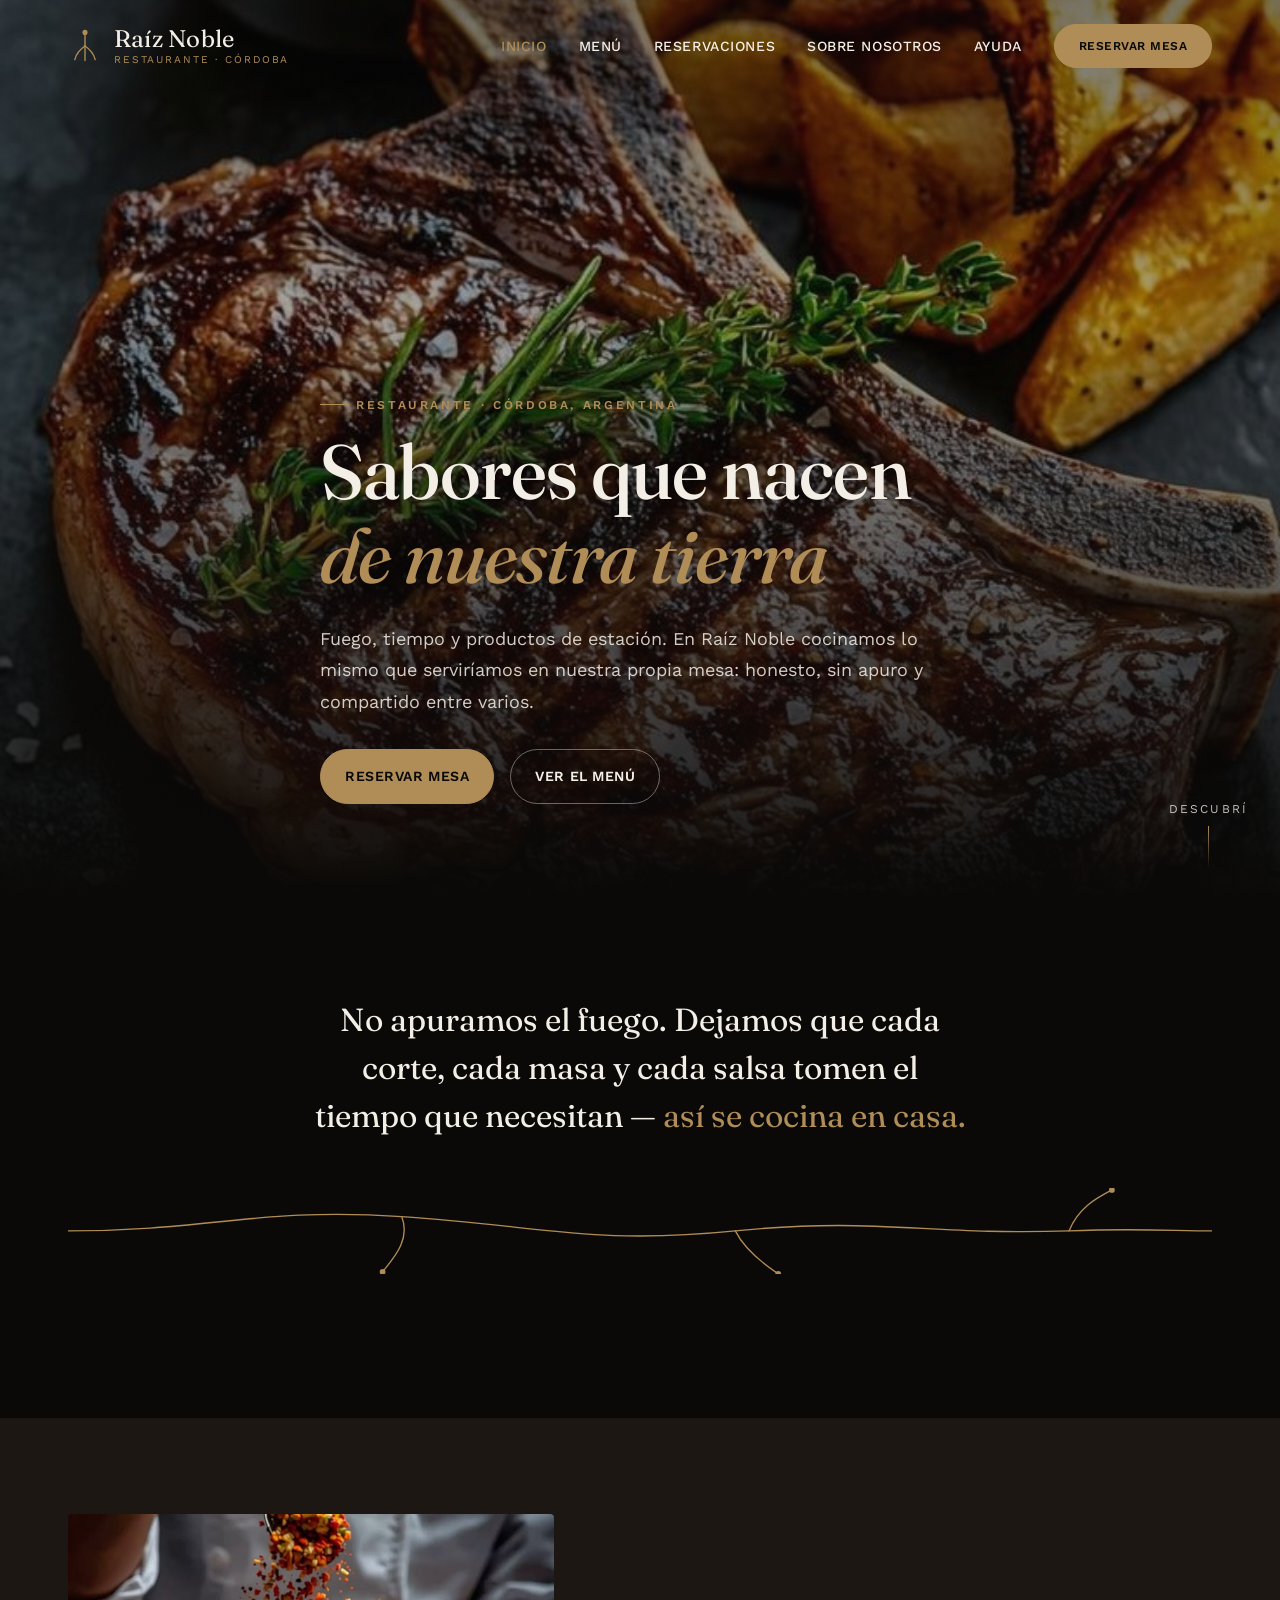
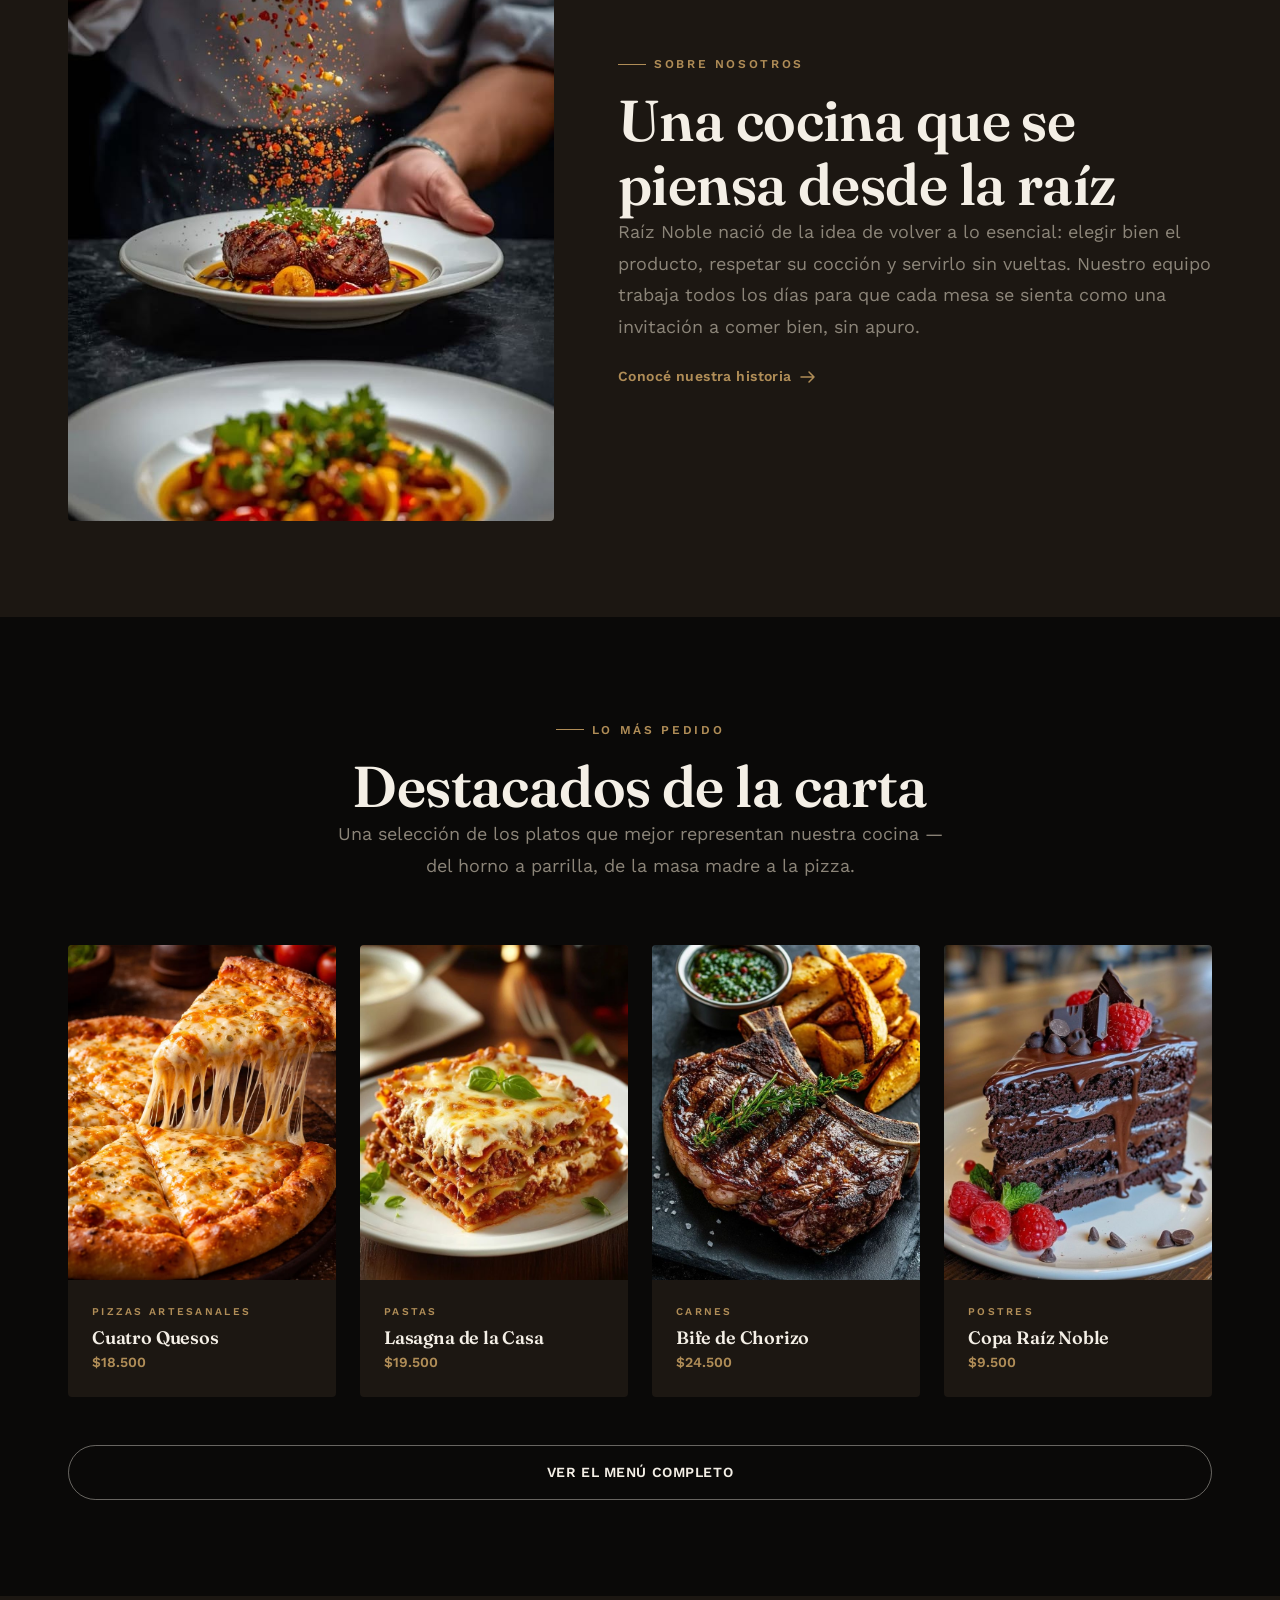
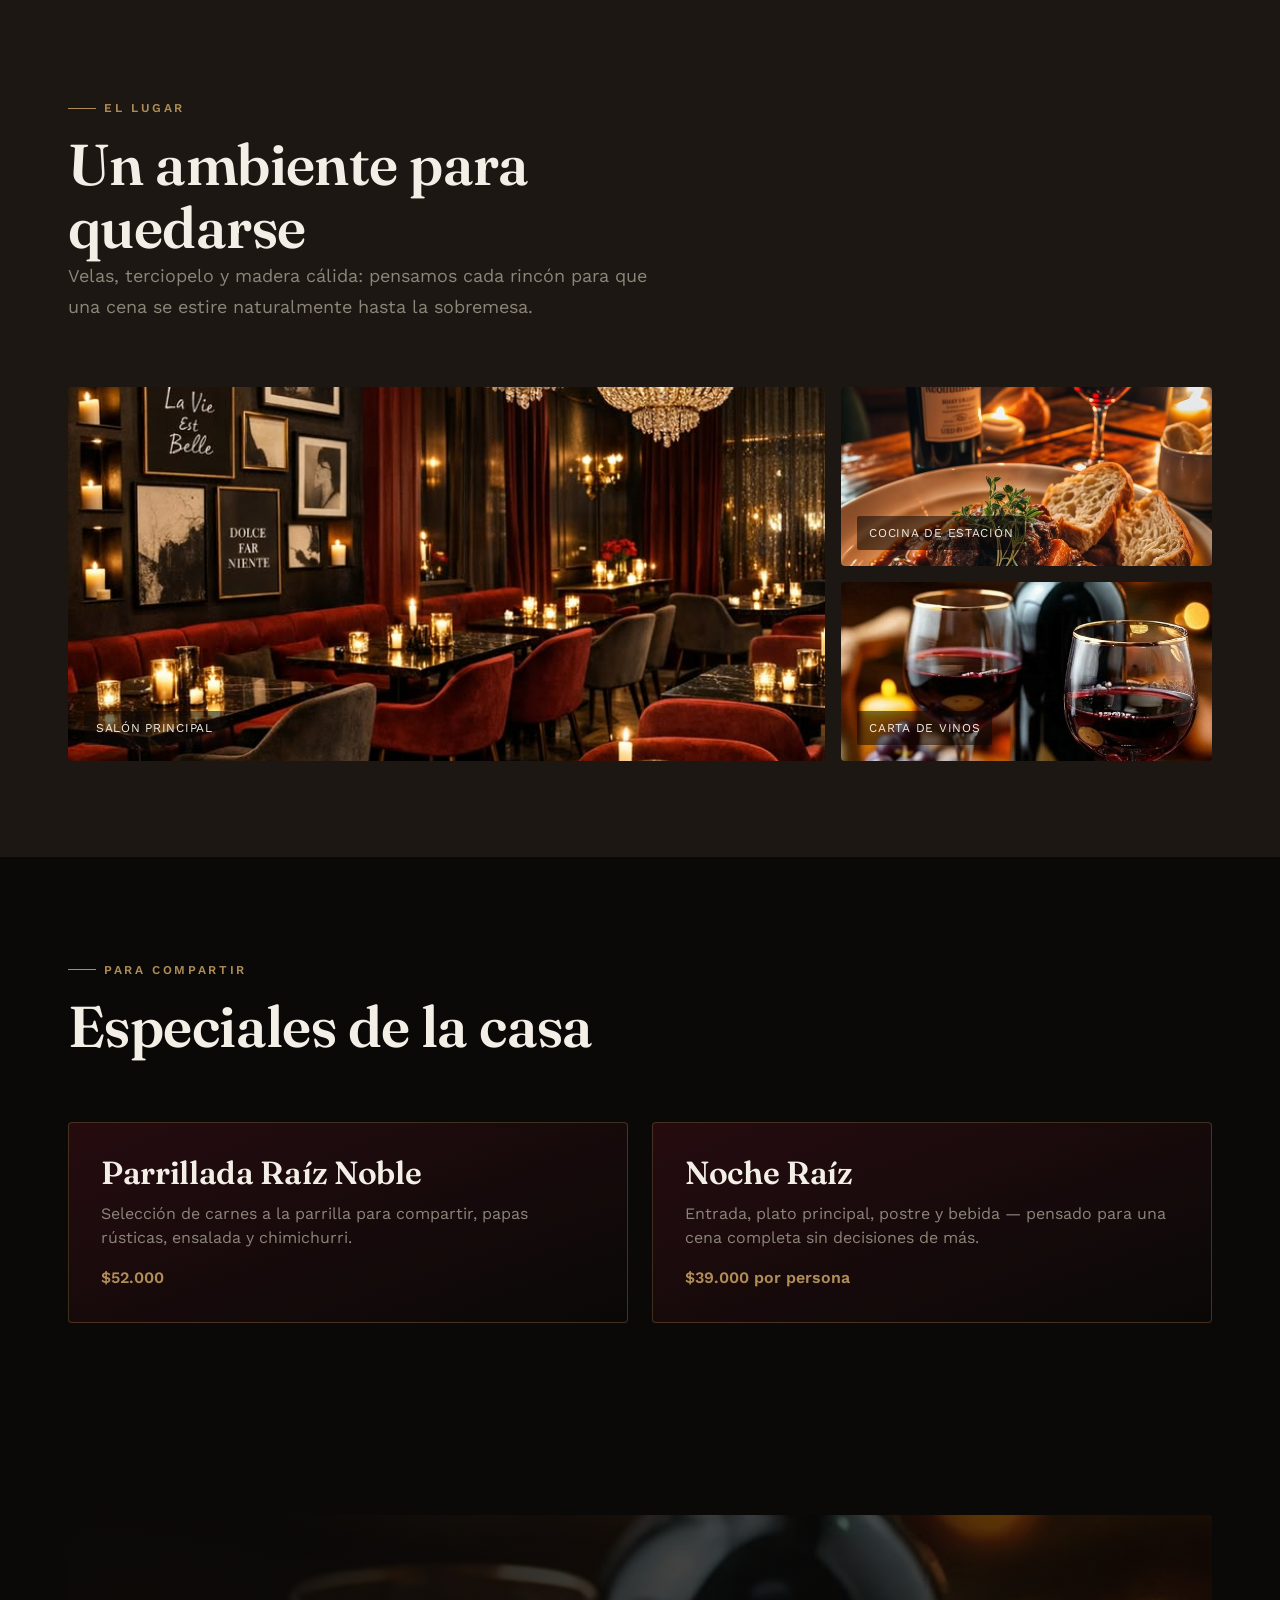
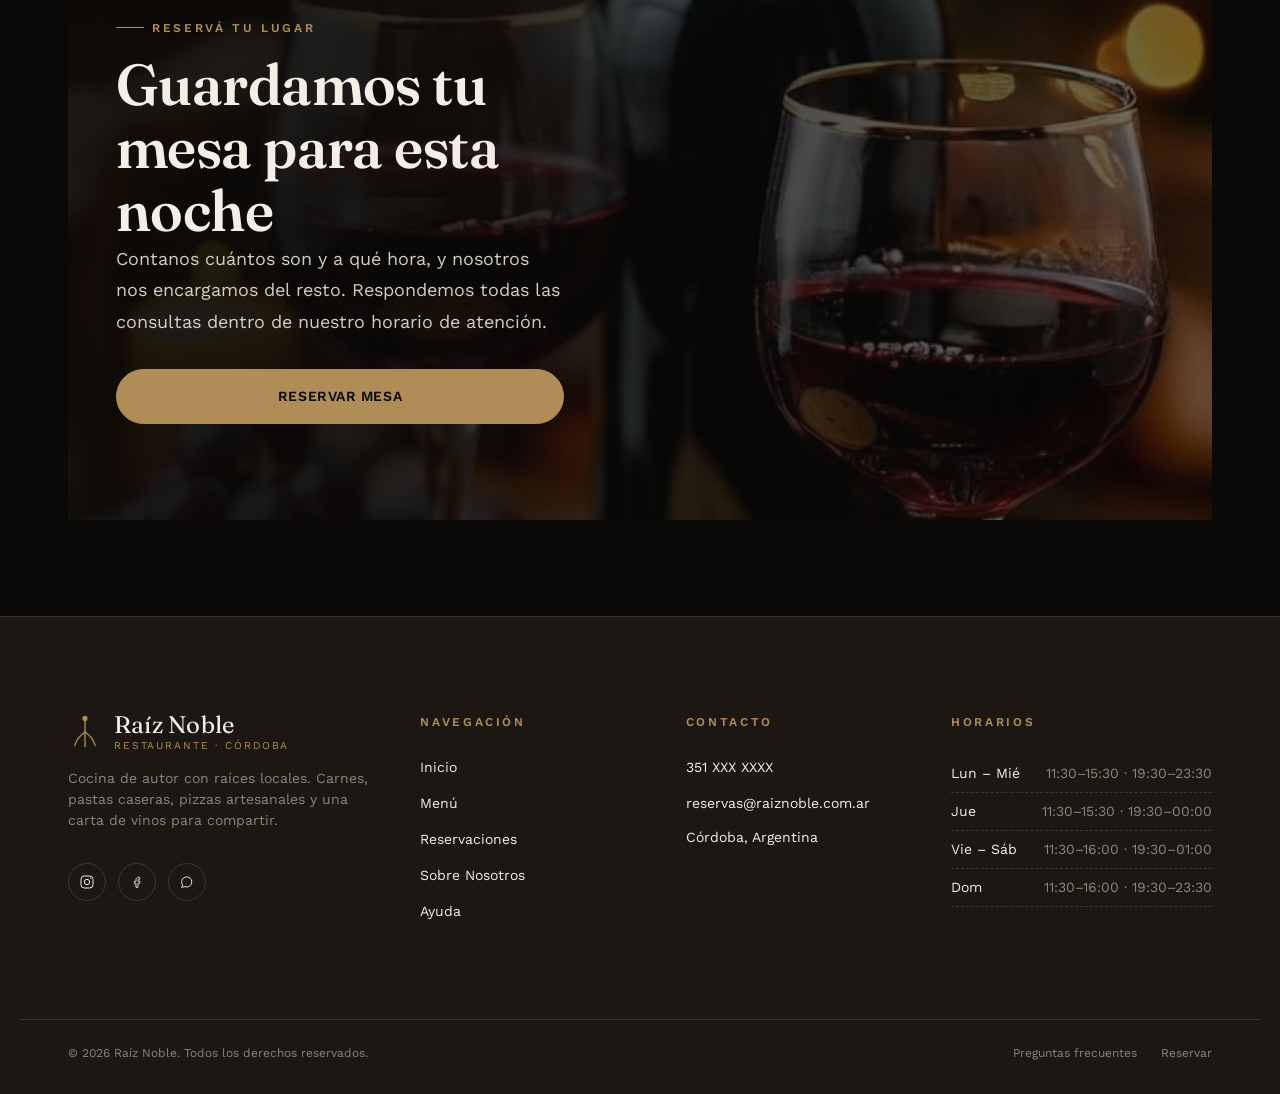
==== commit 68b16a29: "Fix: favicon como archivo externo en vez de data-URI inline" ====
--- a/index.html
+++ b/index.html
@@ -25,7 +25,7 @@
   <meta name="twitter:description" content="Cocina de autor, parrilla y ambiente cálido en el corazón de Córdoba.">
   <meta name="twitter:image" content="assets/img/hero-bife.webp">
 
-  <link rel="icon" type="image/svg+xml" href="data:image/svg+xml,%3Csvg xmlns='http://www.w3.org/2000/svg' viewBox='0 0 40 40'%3E%3Crect width='40' height='40' rx='8' fill='%230a0908'/%3E%3Cpath d='M20 8 L20 20' stroke='%23b08d57' stroke-width='2' stroke-linecap='round'/%3E%3Cpath d='M20 20 C14 24 11 28 9 34' stroke='%23b08d57' stroke-width='2' stroke-linecap='round' fill='none'/%3E%3Cpath d='M20 20 C26 24 29 28 31 34' stroke='%23b08d57' stroke-width='2' stroke-linecap='round' fill='none'/%3E%3C/svg%3E">
+  <link rel="icon" type="image/svg+xml" href="assets/img/favicon.svg">
 
   <link rel="preconnect" href="https://fonts.googleapis.com">
   <link rel="preconnect" href="https://fonts.gstatic.com" crossorigin>
